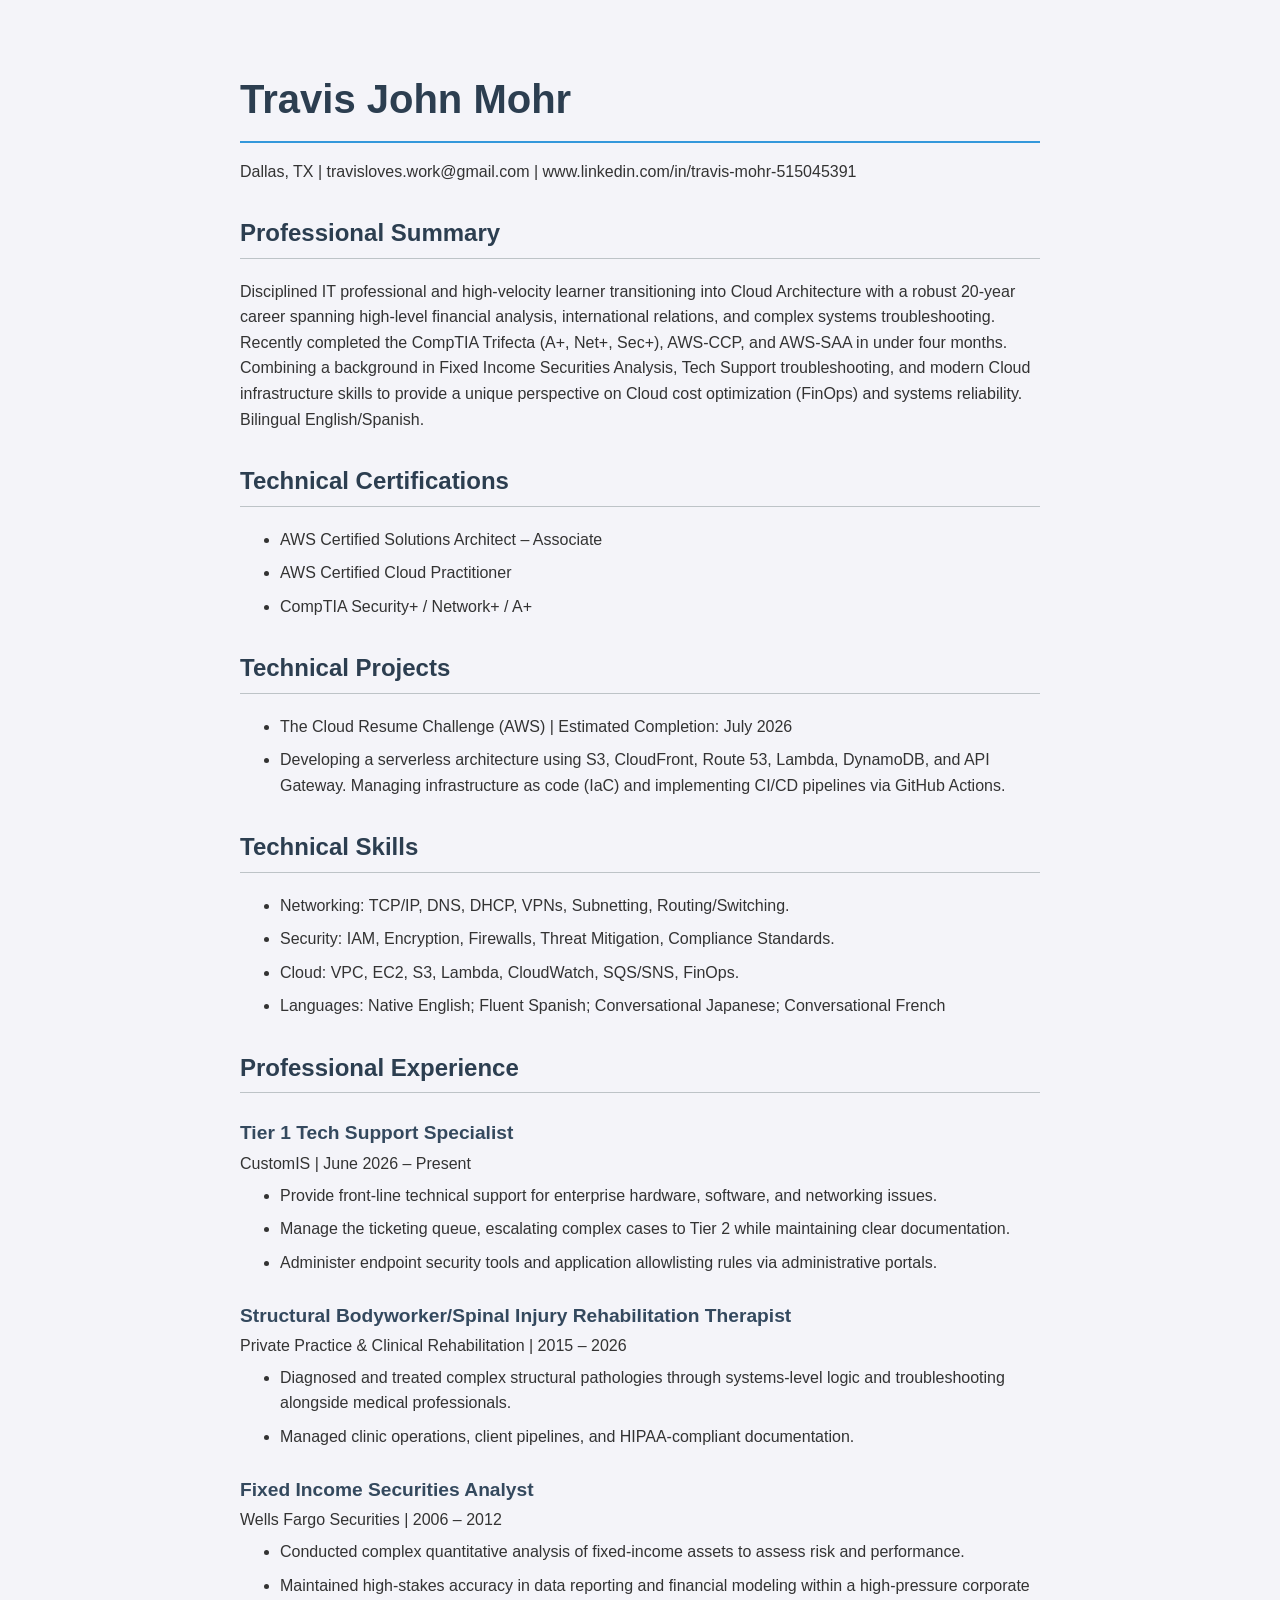
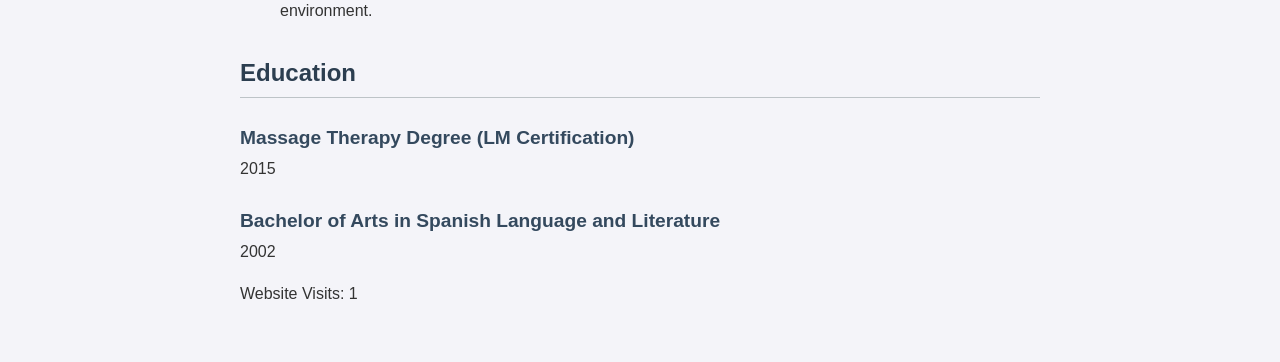
==== website/index.html @ db1edccc "Initialize frontend repository with deployment pipeline" ====
<!DOCTYPE html>
<html lang="en">
<head>
    <meta charset="UTF-8">
    <meta name="viewport" content="width=device-width, initial-scale=1.0">
    <title>Travis John Mohr -- Resume</title>
    <link rel="stylesheet" href="style.css">
</head>
<body>

    <!-- EVERYTHING YOU WANT PEOPLE TO SEE GOES HERE -->
    <h1>Travis John Mohr</h1>
    <p>Dallas, TX | travisloves.work@gmail.com | www.linkedin.com/in/travis-mohr-515045391 </p>

    <h2>Professional Summary</h2>
    <p>Disciplined IT professional and high-velocity learner transitioning into Cloud Architecture with a robust 20-year career spanning high-level financial analysis, international relations, and complex systems troubleshooting. Recently completed the CompTIA Trifecta (A+, Net+, Sec+), AWS-CCP, and AWS-SAA  in under four months. Combining a background in Fixed Income Securities Analysis, Tech Support troubleshooting, and modern Cloud infrastructure skills to provide a unique perspective on Cloud cost optimization (FinOps) and systems reliability. Bilingual English/Spanish.</p>

    <h2>Technical Certifications</h2>
    <ul>
        <li>AWS Certified Solutions Architect – Associate</li>
        <li>AWS Certified Cloud Practitioner</li>
        <li>CompTIA Security+ / Network+ / A+</li>
    </ul>
    <h2>Technical Projects</h2>
    <ul>    
        <li>The Cloud Resume Challenge (AWS) | Estimated Completion: July 2026</li>
        <li>Developing a serverless architecture using S3, CloudFront, Route 53, Lambda, DynamoDB, and API Gateway.
Managing infrastructure as code (IaC) and implementing CI/CD pipelines via GitHub Actions.
        </li>
    </ul>
     <h2>Technical Skills</h2>
    <ul>
        <li>Networking: TCP/IP, DNS, DHCP, VPNs, Subnetting, Routing/Switching.</li>
        <li>Security: IAM, Encryption, Firewalls, Threat Mitigation, Compliance Standards.</li>  
        <li>Cloud: VPC, EC2, S3, Lambda, CloudWatch, SQS/SNS, FinOps.</li>
        <li>Languages: Native English; Fluent Spanish; Conversational Japanese; Conversational French</li>
    </ul>

    <h2>Professional Experience</h2>
    <h3>Tier 1 Tech Support Specialist</h3>
    <p>CustomIS | June 2026 – Present</p>
    <ul>
        <li>Provide front-line technical support for enterprise hardware, software, and networking issues.</li>
        <li>Manage the ticketing queue, escalating complex cases to Tier 2 while maintaining clear documentation.</li>
        <li>Administer endpoint security tools and application allowlisting rules via administrative portals.</li>
    </ul>
    <h3>Structural Bodyworker/Spinal Injury Rehabilitation Therapist</h3>
    <p>Private Practice & Clinical Rehabilitation | 2015 – 2026</p>
    <ul>
        <li>Diagnosed and treated complex structural pathologies through systems-level logic and troubleshooting alongside medical professionals.</li>
        <li>Managed clinic operations, client pipelines, and HIPAA-compliant documentation.</li>
    </ul>
     <h3>Fixed Income Securities Analyst</h3>
    <p>Wells Fargo Securities | 2006 – 2012</p>
    <ul>
        <li>Conducted complex quantitative analysis of fixed-income assets to assess risk and performance.</li>
        <li>Maintained high-stakes accuracy in data reporting and financial modeling within a high-pressure corporate environment.</li>
    </ul>
        <h2>Education</h2>
     <h3>Massage Therapy Degree (LM Certification)</h3>
     <p>2015</p>
     <h3>Bachelor of Arts in Spanish Language and Literature</h3>
     <p>2002</p>
     <p class="visitor-count">Website Visits: <span id="counter">Loading...</span></p>
<script>
    const functionUrl = "https://hxjf2b65dnkgzsj6jf4gbhni440phbit.lambda-url.us-east-1.on.aws/";

    fetch(functionUrl)
        .then(response => response.json())
        .then(data => {
            document.getElementById("counter").innerText = data.views;
        })
        .catch(error => {
            console.error("Error fetching visitor count:", error);
            document.getElementById("counter").innerText = "1";
        });
</script>
</body>

</html>
---- website/style.css ----
/* This targets the entire background and default text */
body {
    font-family: 'Helvetica Neue', Helvetica, Arial, sans-serif;
    line-height: 1.6;
    color: #333333;
    background-color: #f4f4f9;
    max-width: 800px;
    margin: 0 auto;
    padding: 40px;
}

/* This styles your main Name at the top */
h1 {
    font-size: 2.5em;
    color: #2c3e50;
    border-bottom: 2px solid #3498db;
    padding-bottom: 10px;
    margin-bottom: 10px;
}

/* This styles your section headers (Experience, Skills, etc.) */
h2 {
    font-size: 1.5em;
    color: #2c3e50;
    margin-top: 30px;
    border-bottom: 1px solid #bdc3c7;
    padding-bottom: 5px;
}

/* This styles your job titles */
h3 {
    font-size: 1.2em;
    color: #34495e;
    margin-top: 25px;
    margin-bottom: 2px;
}

h3 + p {
    margin-top: 0px;     
    margin-bottom: 6px;
} /* <--- THIS CLOSING BRACKET WAS MISSING */

/* This cleans up the bullet points */
ul {
    margin-top: 0px;
    margin-bottom: 15px;
}

li {
    margin-bottom: 8px;
}
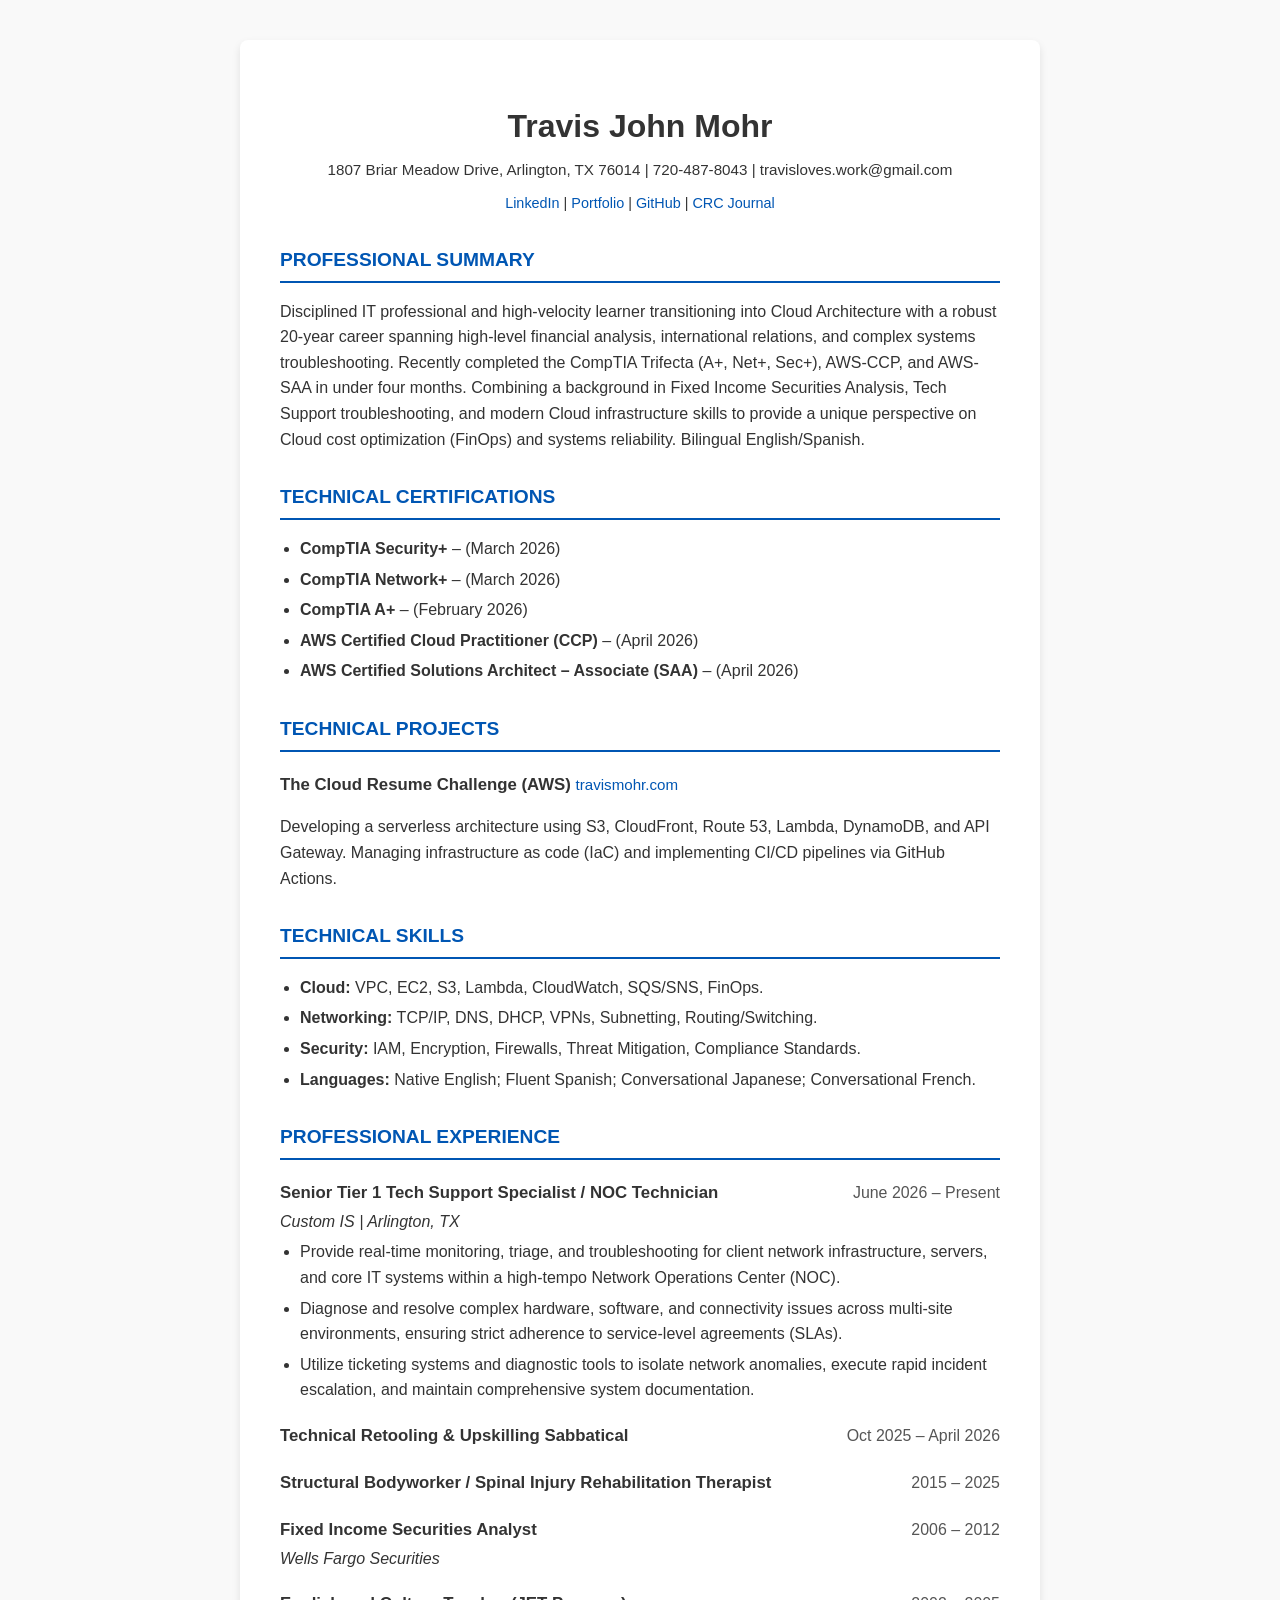
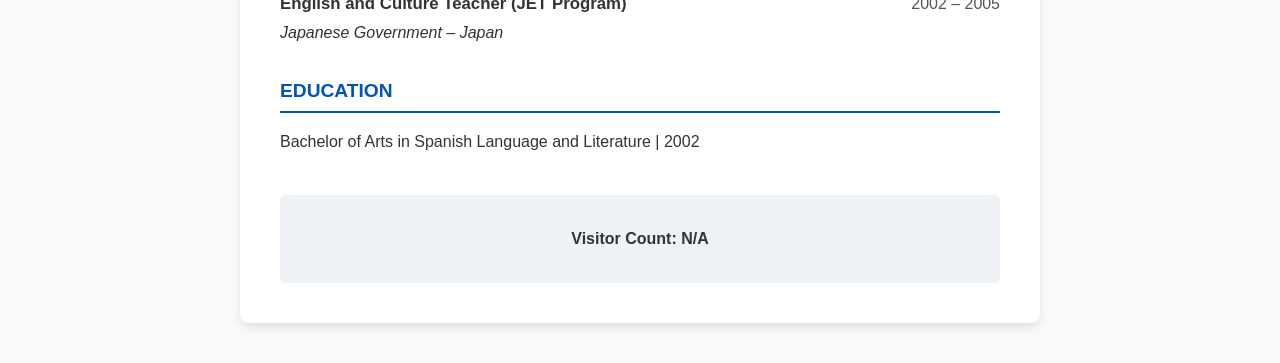
==== commit e2698a61: "Update resume index.html and style.css with latest version" ====
--- a/website/index.html
+++ b/website/index.html
@@ -3,78 +3,84 @@
 <head>
     <meta charset="UTF-8">
     <meta name="viewport" content="width=device-width, initial-scale=1.0">
-    <title>Travis John Mohr -- Resume</title>
+    <title>Travis John Mohr - Cloud Resume</title>
     <link rel="stylesheet" href="style.css">
 </head>
 <body>
+    <div class="container">
+        <h1>Travis John Mohr</h1>
+        <div class="contact-info">
+            1807 Briar Meadow Drive, Arlington, TX 76014 | 720-487-8043 | travisloves.work@gmail.com
+        </div>
+        <div class="links">
+            <a href="https://www.linkedin.com/in/travis-mohr-515045391" target="_blank">LinkedIn</a> | 
+            <a href="https://travismohr.com" target="_blank">Portfolio</a> | 
+            <a href="https://github.com/travisloveswork-dot" target="_blank">GitHub</a> | 
+            <a href="https://dev.to/travis_c61e9296f9ffc32970/my-crc-journal-an-aws-crc-cloud-journey-34n2" target="_blank">CRC Journal</a>
+        </div>
 
-    <!-- EVERYTHING YOU WANT PEOPLE TO SEE GOES HERE -->
-    <h1>Travis John Mohr</h1>
-    <p>Dallas, TX | travisloves.work@gmail.com | www.linkedin.com/in/travis-mohr-515045391 </p>
+        <h2>Professional Summary</h2>
+        <p>Disciplined IT professional and high-velocity learner transitioning into Cloud Architecture with a robust 20-year career spanning high-level financial analysis, international relations, and complex systems troubleshooting. Recently completed the CompTIA Trifecta (A+, Net+, Sec+), AWS-CCP, and AWS-SAA in under four months. Combining a background in Fixed Income Securities Analysis, Tech Support troubleshooting, and modern Cloud infrastructure skills to provide a unique perspective on Cloud cost optimization (FinOps) and systems reliability. Bilingual English/Spanish.</p>
 
-    <h2>Professional Summary</h2>
-    <p>Disciplined IT professional and high-velocity learner transitioning into Cloud Architecture with a robust 20-year career spanning high-level financial analysis, international relations, and complex systems troubleshooting. Recently completed the CompTIA Trifecta (A+, Net+, Sec+), AWS-CCP, and AWS-SAA  in under four months. Combining a background in Fixed Income Securities Analysis, Tech Support troubleshooting, and modern Cloud infrastructure skills to provide a unique perspective on Cloud cost optimization (FinOps) and systems reliability. Bilingual English/Spanish.</p>
+        <h2>Technical Certifications</h2>
+        <ul>
+            <li><strong>CompTIA Security+</strong> – (March 2026)</li>
+            <li><strong>CompTIA Network+</strong> – (March 2026)</li>
+            <li><strong>CompTIA A+</strong> – (February 2026)</li>
+            <li><strong>AWS Certified Cloud Practitioner (CCP)</strong> – (April 2026)</li>
+            <li><strong>AWS Certified Solutions Architect – Associate (SAA)</strong> – (April 2026)</li>
+        </ul>
 
-    <h2>Technical Certifications</h2>
-    <ul>
-        <li>AWS Certified Solutions Architect – Associate</li>
-        <li>AWS Certified Cloud Practitioner</li>
-        <li>CompTIA Security+ / Network+ / A+</li>
-    </ul>
-    <h2>Technical Projects</h2>
-    <ul>    
-        <li>The Cloud Resume Challenge (AWS) | Estimated Completion: July 2026</li>
-        <li>Developing a serverless architecture using S3, CloudFront, Route 53, Lambda, DynamoDB, and API Gateway.
-Managing infrastructure as code (IaC) and implementing CI/CD pipelines via GitHub Actions.
-        </li>
-    </ul>
-     <h2>Technical Skills</h2>
-    <ul>
-        <li>Networking: TCP/IP, DNS, DHCP, VPNs, Subnetting, Routing/Switching.</li>
-        <li>Security: IAM, Encryption, Firewalls, Threat Mitigation, Compliance Standards.</li>  
-        <li>Cloud: VPC, EC2, S3, Lambda, CloudWatch, SQS/SNS, FinOps.</li>
-        <li>Languages: Native English; Fluent Spanish; Conversational Japanese; Conversational French</li>
-    </ul>
+        <h2>Technical Projects</h2>
+        <h3>The Cloud Resume Challenge (AWS) <span style="font-weight: normal; font-size: 0.9em;"><a href="https://travismohr.com" target="_blank">travismohr.com</a></span></h3>
+        <p>Developing a serverless architecture using S3, CloudFront, Route 53, Lambda, DynamoDB, and API Gateway. Managing infrastructure as code (IaC) and implementing CI/CD pipelines via GitHub Actions.</p>
 
-    <h2>Professional Experience</h2>
-    <h3>Tier 1 Tech Support Specialist</h3>
-    <p>CustomIS | June 2026 – Present</p>
-    <ul>
-        <li>Provide front-line technical support for enterprise hardware, software, and networking issues.</li>
-        <li>Manage the ticketing queue, escalating complex cases to Tier 2 while maintaining clear documentation.</li>
-        <li>Administer endpoint security tools and application allowlisting rules via administrative portals.</li>
-    </ul>
-    <h3>Structural Bodyworker/Spinal Injury Rehabilitation Therapist</h3>
-    <p>Private Practice & Clinical Rehabilitation | 2015 – 2026</p>
-    <ul>
-        <li>Diagnosed and treated complex structural pathologies through systems-level logic and troubleshooting alongside medical professionals.</li>
-        <li>Managed clinic operations, client pipelines, and HIPAA-compliant documentation.</li>
-    </ul>
-     <h3>Fixed Income Securities Analyst</h3>
-    <p>Wells Fargo Securities | 2006 – 2012</p>
-    <ul>
-        <li>Conducted complex quantitative analysis of fixed-income assets to assess risk and performance.</li>
-        <li>Maintained high-stakes accuracy in data reporting and financial modeling within a high-pressure corporate environment.</li>
-    </ul>
+        <h2>Technical Skills</h2>
+        <ul>
+            <li><strong>Cloud:</strong> VPC, EC2, S3, Lambda, CloudWatch, SQS/SNS, FinOps.</li>
+            <li><strong>Networking:</strong> TCP/IP, DNS, DHCP, VPNs, Subnetting, Routing/Switching.</li>
+            <li><strong>Security:</strong> IAM, Encryption, Firewalls, Threat Mitigation, Compliance Standards.</li>
+            <li><strong>Languages:</strong> Native English; Fluent Spanish; Conversational Japanese; Conversational French.</li>
+        </ul>
+
+        <h2>Professional Experience</h2>
+        
+        <h3>Senior Tier 1 Tech Support Specialist / NOC Technician <span class="date-location">June 2026 – Present</span></h3>
+        <p style="margin: 2px 0 5px 0;"><em>Custom IS | Arlington, TX</em></p>
+        <ul>
+            <li>Provide real-time monitoring, triage, and troubleshooting for client network infrastructure, servers, and core IT systems within a high-tempo Network Operations Center (NOC).</li>
+            <li>Diagnose and resolve complex hardware, software, and connectivity issues across multi-site environments, ensuring strict adherence to service-level agreements (SLAs).</li>
+            <li>Utilize ticketing systems and diagnostic tools to isolate network anomalies, execute rapid incident escalation, and maintain comprehensive system documentation.</li>
+        </ul>
+
+        <h3>Technical Retooling & Upskilling Sabbatical <span class="date-location">Oct 2025 – April 2026</span></h3>
+        
+        <h3>Structural Bodyworker / Spinal Injury Rehabilitation Therapist <span class="date-location">2015 – 2025</span></h3>
+        
+        <h3>Fixed Income Securities Analyst <span class="date-location">2006 – 2012</span></h3>
+        <p style="margin: 2px 0 10px 0;"><em>Wells Fargo Securities</em></p>
+        
+        <h3>English and Culture Teacher (JET Program) <span class="date-location">2002 – 2005</span></h3>
+        <p style="margin: 2px 0 10px 0;"><em>Japanese Government – Japan</em></p>
+
         <h2>Education</h2>
-     <h3>Massage Therapy Degree (LM Certification)</h3>
-     <p>2015</p>
-     <h3>Bachelor of Arts in Spanish Language and Literature</h3>
-     <p>2002</p>
-     <p class="visitor-count">Website Visits: <span id="counter">Loading...</span></p>
-<script>
-    const functionUrl = "https://hxjf2b65dnkgzsj6jf4gbhni440phbit.lambda-url.us-east-1.on.aws/";
+        <p>Bachelor of Arts in Spanish Language and Literature | 2002</p>
 
-    fetch(functionUrl)
-        .then(response => response.json())
-        .then(data => {
-            document.getElementById("counter").innerText = data.views;
-        })
-        .catch(error => {
-            console.error("Error fetching visitor count:", error);
-            document.getElementById("counter").innerText = "1";
-        });
-</script>
+        <div class="counter-section">
+            <p>Visitor Count: <span id="visitor-count">...</span></p>
+        </div>
+    </div>
+
+    <script>
+        fetch('YOUR_API_GATEWAY_URL_HERE')
+            .then(response => response.json())
+            .then(data => {
+                document.getElementById('visitor-count').innerText = data.views || data;
+            })
+            .catch(error => {
+                console.error('Error fetching visitor count:', error);
+                document.getElementById('visitor-count').innerText = 'N/A';
+            });
+    </script>
 </body>
-
-</html> +</html>
--- a/website/style.css
+++ b/website/style.css
@@ -1,51 +1,89 @@
-/* This targets the entire background and default text */
 body {
-    font-family: 'Helvetica Neue', Helvetica, Arial, sans-serif;
+    font-family: Arial, sans-serif;
     line-height: 1.6;
-    color: #333333;
-    background-color: #f4f4f9;
+    color: #333;
     max-width: 800px;
-    margin: 0 auto;
-    padding: 40px;
+    margin: 40px auto;
+    padding: 0 20px;
+    background-color: #f9f9f9;
 }
 
-/* This styles your main Name at the top */
+.container {
+    background: #fff;
+    padding: 40px;
+    border-radius: 8px;
+    box-shadow: 0 4px 8px rgba(0,0,0,0.1);
+}
+
 h1 {
-    font-size: 2.5em;
-    color: #2c3e50;
-    border-bottom: 2px solid #3498db;
-    padding-bottom: 10px;
+    text-align: center;
+    margin-bottom: 5px;
+}
+
+.contact-info {
+    text-align: center;
+    font-size: 0.95em;
     margin-bottom: 10px;
 }
 
-/* This styles your section headers (Experience, Skills, etc.) */
-h2 {
-    font-size: 1.5em;
-    color: #2c3e50;
-    margin-top: 30px;
-    border-bottom: 1px solid #bdc3c7;
-    padding-bottom: 5px;
+.links {
+    text-align: center;
+    font-size: 0.9em;
+    margin-bottom: 30px;
 }
 
-/* This styles your job titles */
-h3 {
+h2 {
+    border-bottom: 2px solid #0056b3;
+    padding-bottom: 5px;
+    margin-top: 30px;
+    color: #0056b3;
     font-size: 1.2em;
-    color: #34495e;
-    margin-top: 25px;
-    margin-bottom: 2px;
+    text-transform: uppercase;
 }
 
-h3 + p {
-    margin-top: 0px;     
-    margin-bottom: 6px;
-} /* <--- THIS CLOSING BRACKET WAS MISSING */
+h3 {
+    margin-bottom: 2px;
+    margin-top: 20px;
+    font-size: 1.05em;
+}
 
-/* This cleans up the bullet points */
+.date-location {
+    float: right;
+    font-weight: normal;
+    color: #555;
+    font-size: 0.95em;
+}
+
 ul {
-    margin-top: 0px;
-    margin-bottom: 15px;
+    margin-top: 5px;
+    padding-left: 20px;
 }
 
 li {
-    margin-bottom: 8px;
+    margin-bottom: 5px;
+}
+
+.counter-section {
+    text-align: center;
+    margin-top: 40px;
+    padding: 15px;
+    background: #eef2f7;
+    border-radius: 5px;
+    font-weight: bold;
+}
+
+a {
+    color: #0056b3;
+    text-decoration: none;
+}
+
+a:hover {
+    text-decoration: underline;
+}
+
+@media (max-width: 600px) {
+    .date-location {
+        float: none;
+        display: block;
+    }
 }
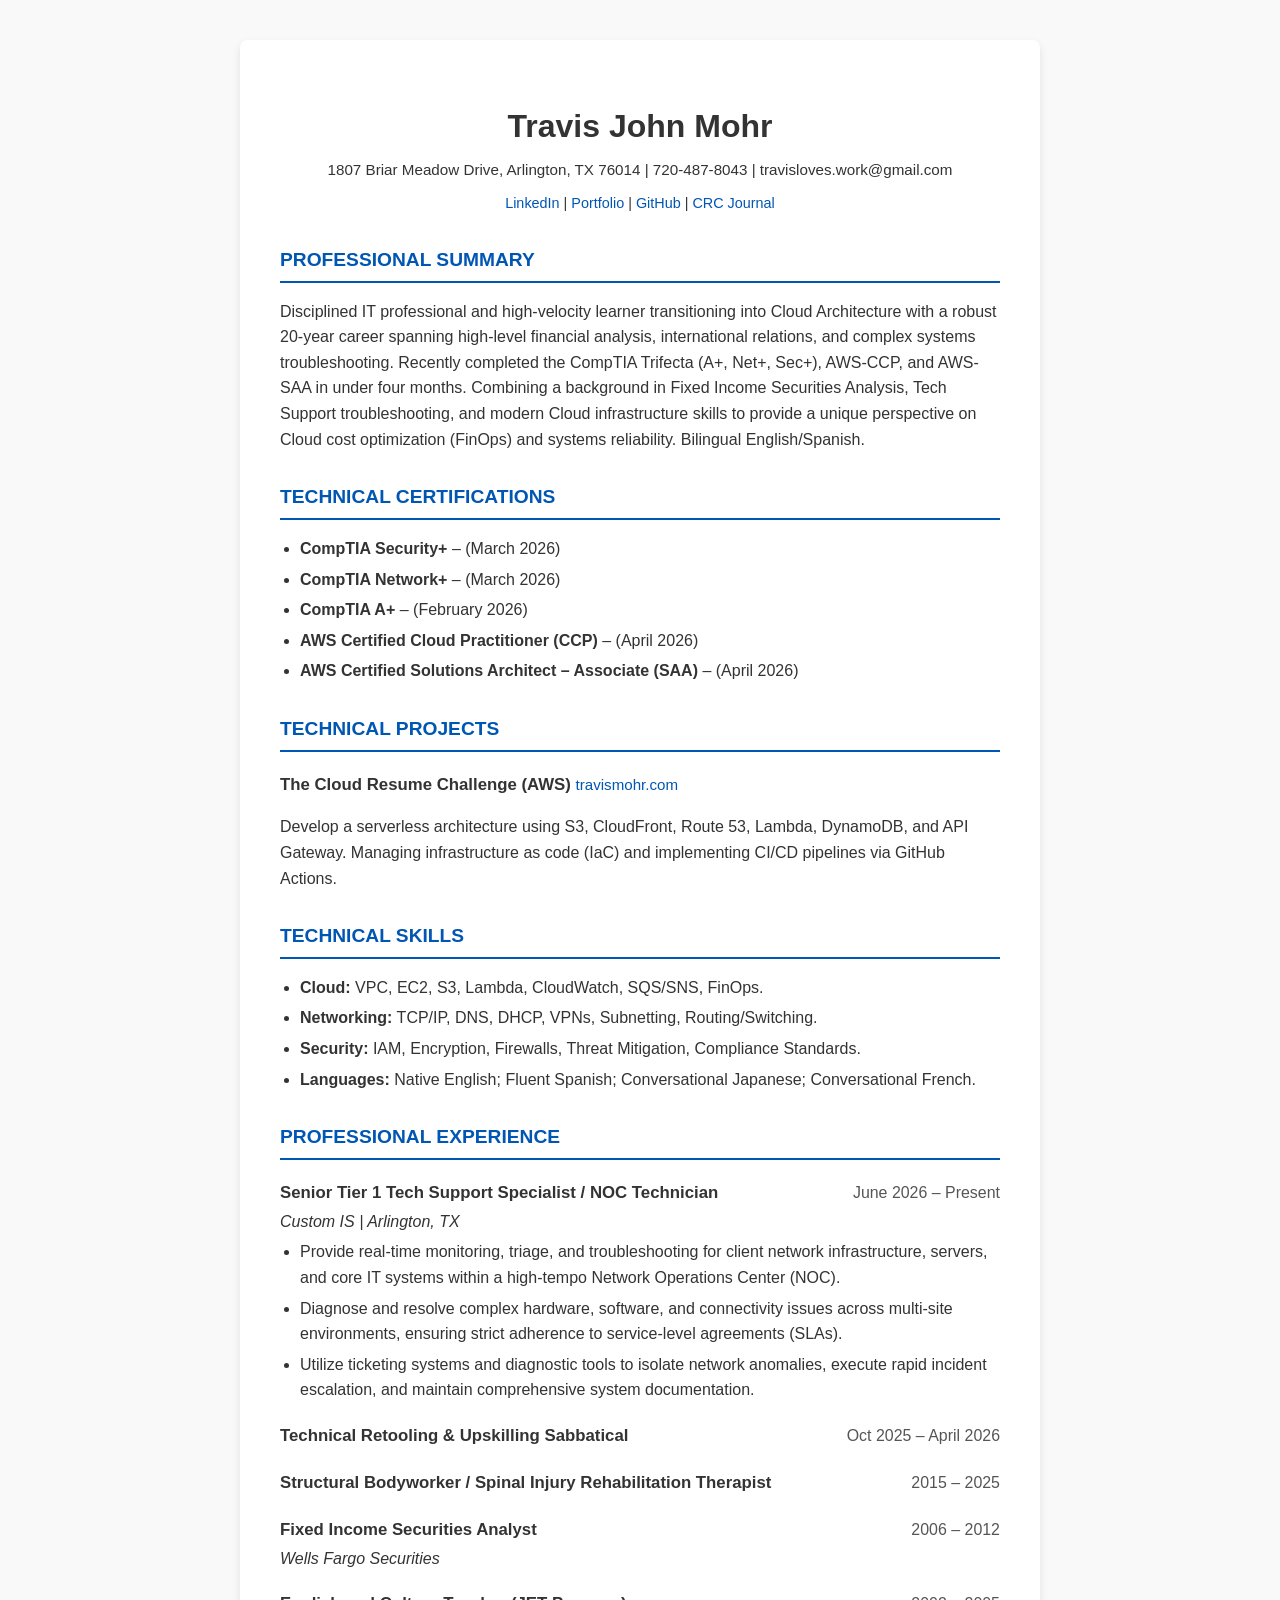
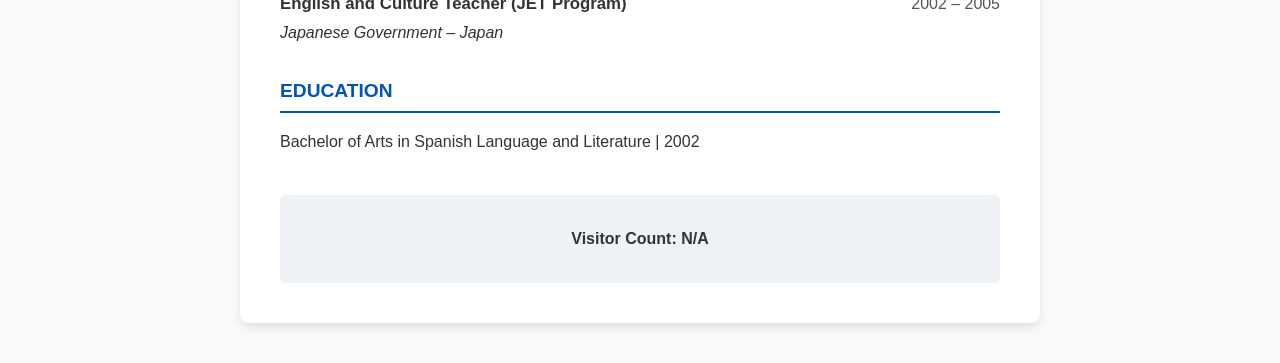
==== commit d6ac11e6: "Update resume with typo fix and functional URL visitor counter" ====
--- a/website/index.html
+++ b/website/index.html
@@ -33,7 +33,7 @@
 
         <h2>Technical Projects</h2>
         <h3>The Cloud Resume Challenge (AWS) <span style="font-weight: normal; font-size: 0.9em;"><a href="https://travismohr.com" target="_blank">travismohr.com</a></span></h3>
-        <p>Developing a serverless architecture using S3, CloudFront, Route 53, Lambda, DynamoDB, and API Gateway. Managing infrastructure as code (IaC) and implementing CI/CD pipelines via GitHub Actions.</p>
+        <p>Develop a serverless architecture using S3, CloudFront, Route 53, Lambda, DynamoDB, and API Gateway. Managing infrastructure as code (IaC) and implementing CI/CD pipelines via GitHub Actions.</p>
 
         <h2>Technical Skills</h2>
         <ul>
@@ -72,7 +72,8 @@
     </div>
 
     <script>
-        fetch('YOUR_API_GATEWAY_URL_HERE')
+        // Replace 'YOUR_FUNCTIONAL_URL_HERE' with your actual Lambda Function URL inside the quotes
+        fetch('YOUR_FUNCTIONAL_URL_HERE')
             .then(response => response.json())
             .then(data => {
                 document.getElementById('visitor-count').innerText = data.views || data;
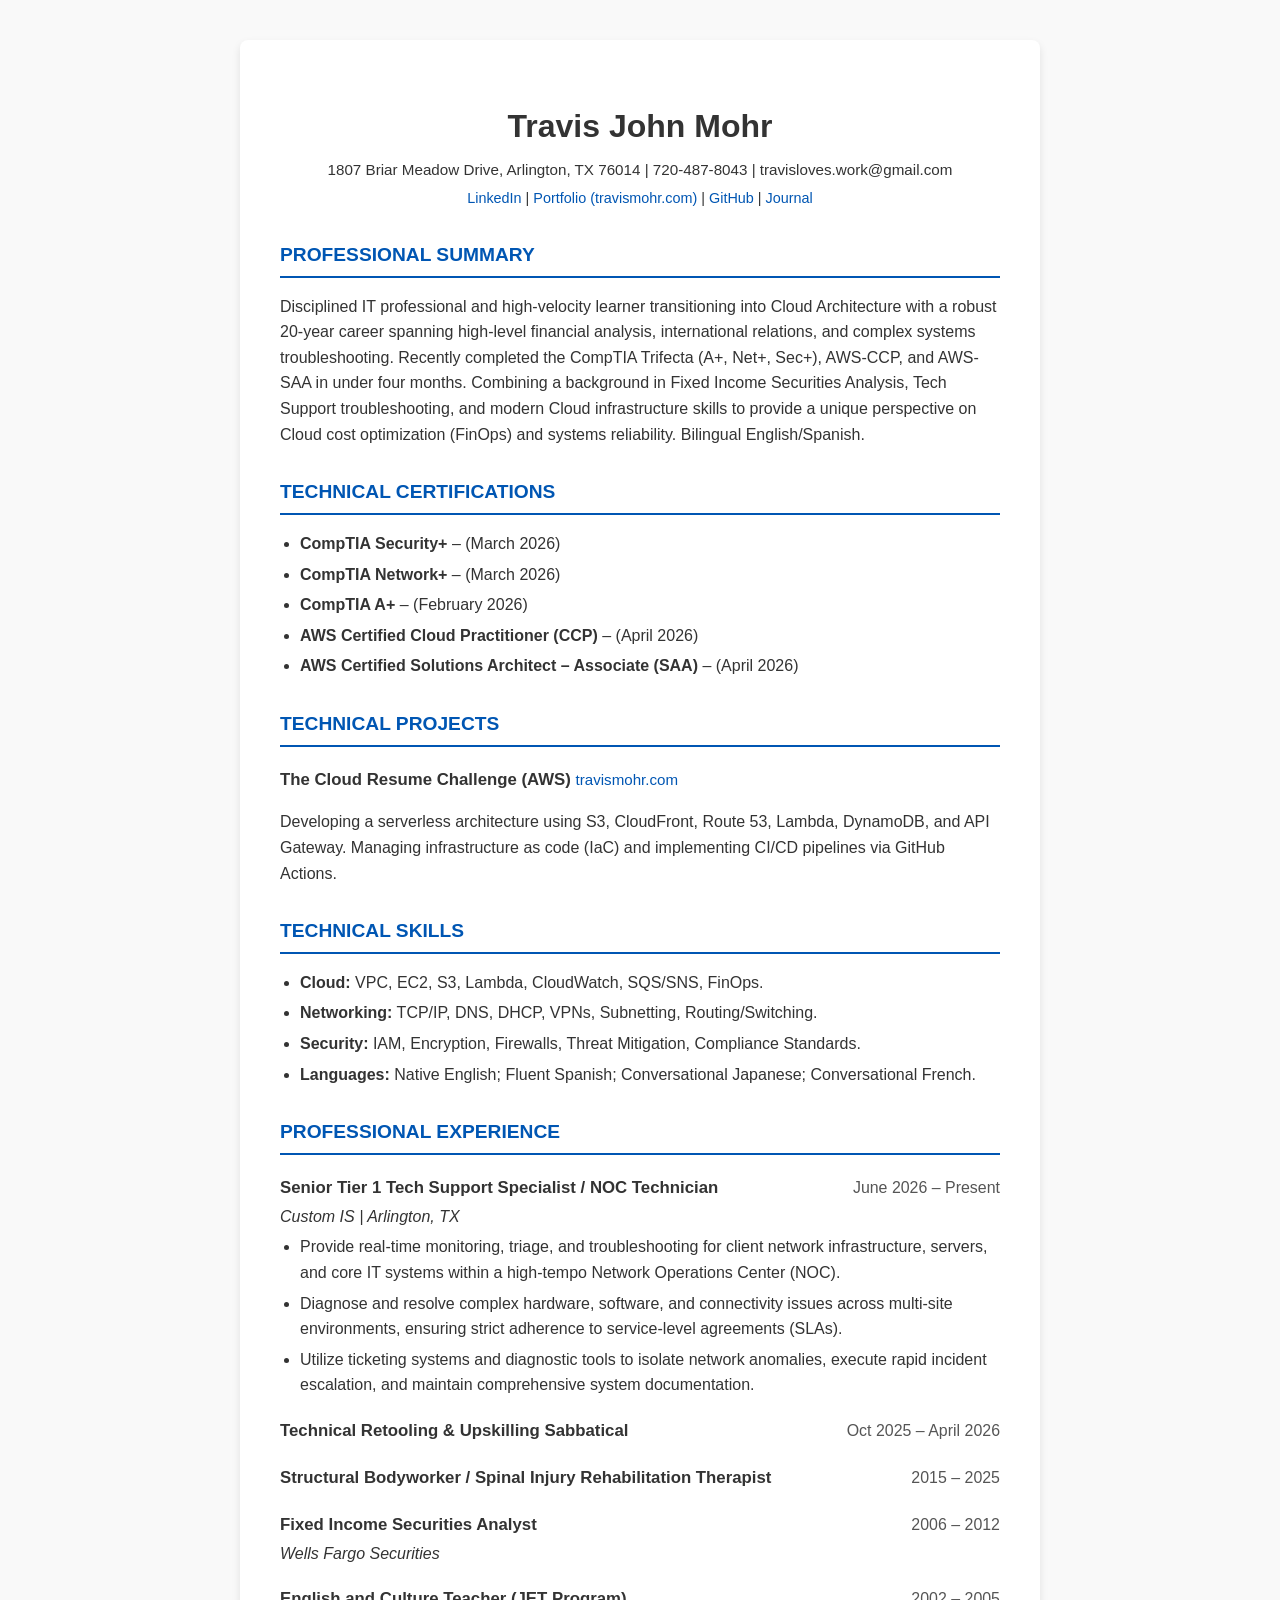
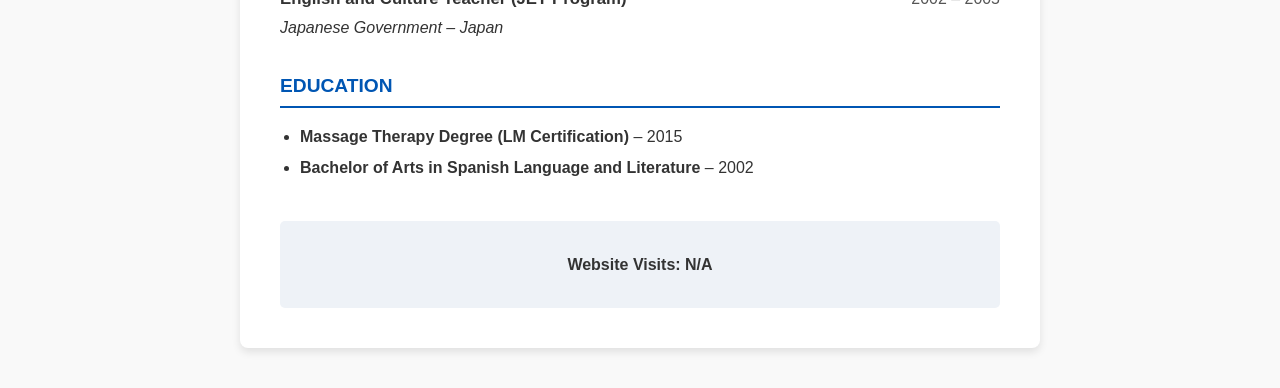
==== commit 5b583f37: "Restore full resume links, experience, and working counter" ====
--- a/website/index.html
+++ b/website/index.html
@@ -14,9 +14,9 @@
         </div>
         <div class="links">
             <a href="https://www.linkedin.com/in/travis-mohr-515045391" target="_blank">LinkedIn</a> | 
-            <a href="https://travismohr.com" target="_blank">Portfolio</a> | 
+            <a href="https://travismohr.com" target="_blank">Portfolio (travismohr.com)</a> | 
             <a href="https://github.com/travisloveswork-dot" target="_blank">GitHub</a> | 
-            <a href="https://dev.to/travis_c61e9296f9ffc32970/my-crc-journal-an-aws-crc-cloud-journey-34n2" target="_blank">CRC Journal</a>
+            <a href="https://dev.to/travis_c61e9296f9ffc32970/my-crc-journal-an-aws-crc-cloud-journey-34n2" target="_blank">Journal</a>
         </div>
 
         <h2>Professional Summary</h2>
@@ -33,7 +33,7 @@
 
         <h2>Technical Projects</h2>
         <h3>The Cloud Resume Challenge (AWS) <span style="font-weight: normal; font-size: 0.9em;"><a href="https://travismohr.com" target="_blank">travismohr.com</a></span></h3>
-        <p>Develop a serverless architecture using S3, CloudFront, Route 53, Lambda, DynamoDB, and API Gateway. Managing infrastructure as code (IaC) and implementing CI/CD pipelines via GitHub Actions.</p>
+        <p>Developing a serverless architecture using S3, CloudFront, Route 53, Lambda, DynamoDB, and API Gateway. Managing infrastructure as code (IaC) and implementing CI/CD pipelines via GitHub Actions.</p>
 
         <h2>Technical Skills</h2>
         <ul>
@@ -64,16 +64,19 @@
         <p style="margin: 2px 0 10px 0;"><em>Japanese Government – Japan</em></p>
 
         <h2>Education</h2>
-        <p>Bachelor of Arts in Spanish Language and Literature | 2002</p>
+        <ul>
+            <li><strong>Massage Therapy Degree (LM Certification)</strong> – 2015</li>
+            <li><strong>Bachelor of Arts in Spanish Language and Literature</strong> – 2002</li>
+        </ul>
 
         <div class="counter-section">
-            <p>Visitor Count: <span id="visitor-count">...</span></p>
+            <p>Website Visits: <span id="visitor-count">...</span></p>
         </div>
     </div>
 
     <script>
-        // Replace 'YOUR_FUNCTIONAL_URL_HERE' with your actual Lambda Function URL inside the quotes
-        fetch('YOUR_FUNCTIONAL_URL_HERE')
+        // Replace 'YOUR_FUNCTIONAL_URL_HERE' with your actual Lambda Function URL
+        fetch('https://hxjf2b65dnkgzsj6jf4gbhni440phbit.lambda-url.us-east-1.on.aws/')
             .then(response => response.json())
             .then(data => {
                 document.getElementById('visitor-count').innerText = data.views || data;
--- a/website/style.css
+++ b/website/style.css
@@ -23,7 +23,7 @@
 .contact-info {
     text-align: center;
     font-size: 0.95em;
-    margin-bottom: 10px;
+    margin-bottom: 5px;
 }
 
 .links {
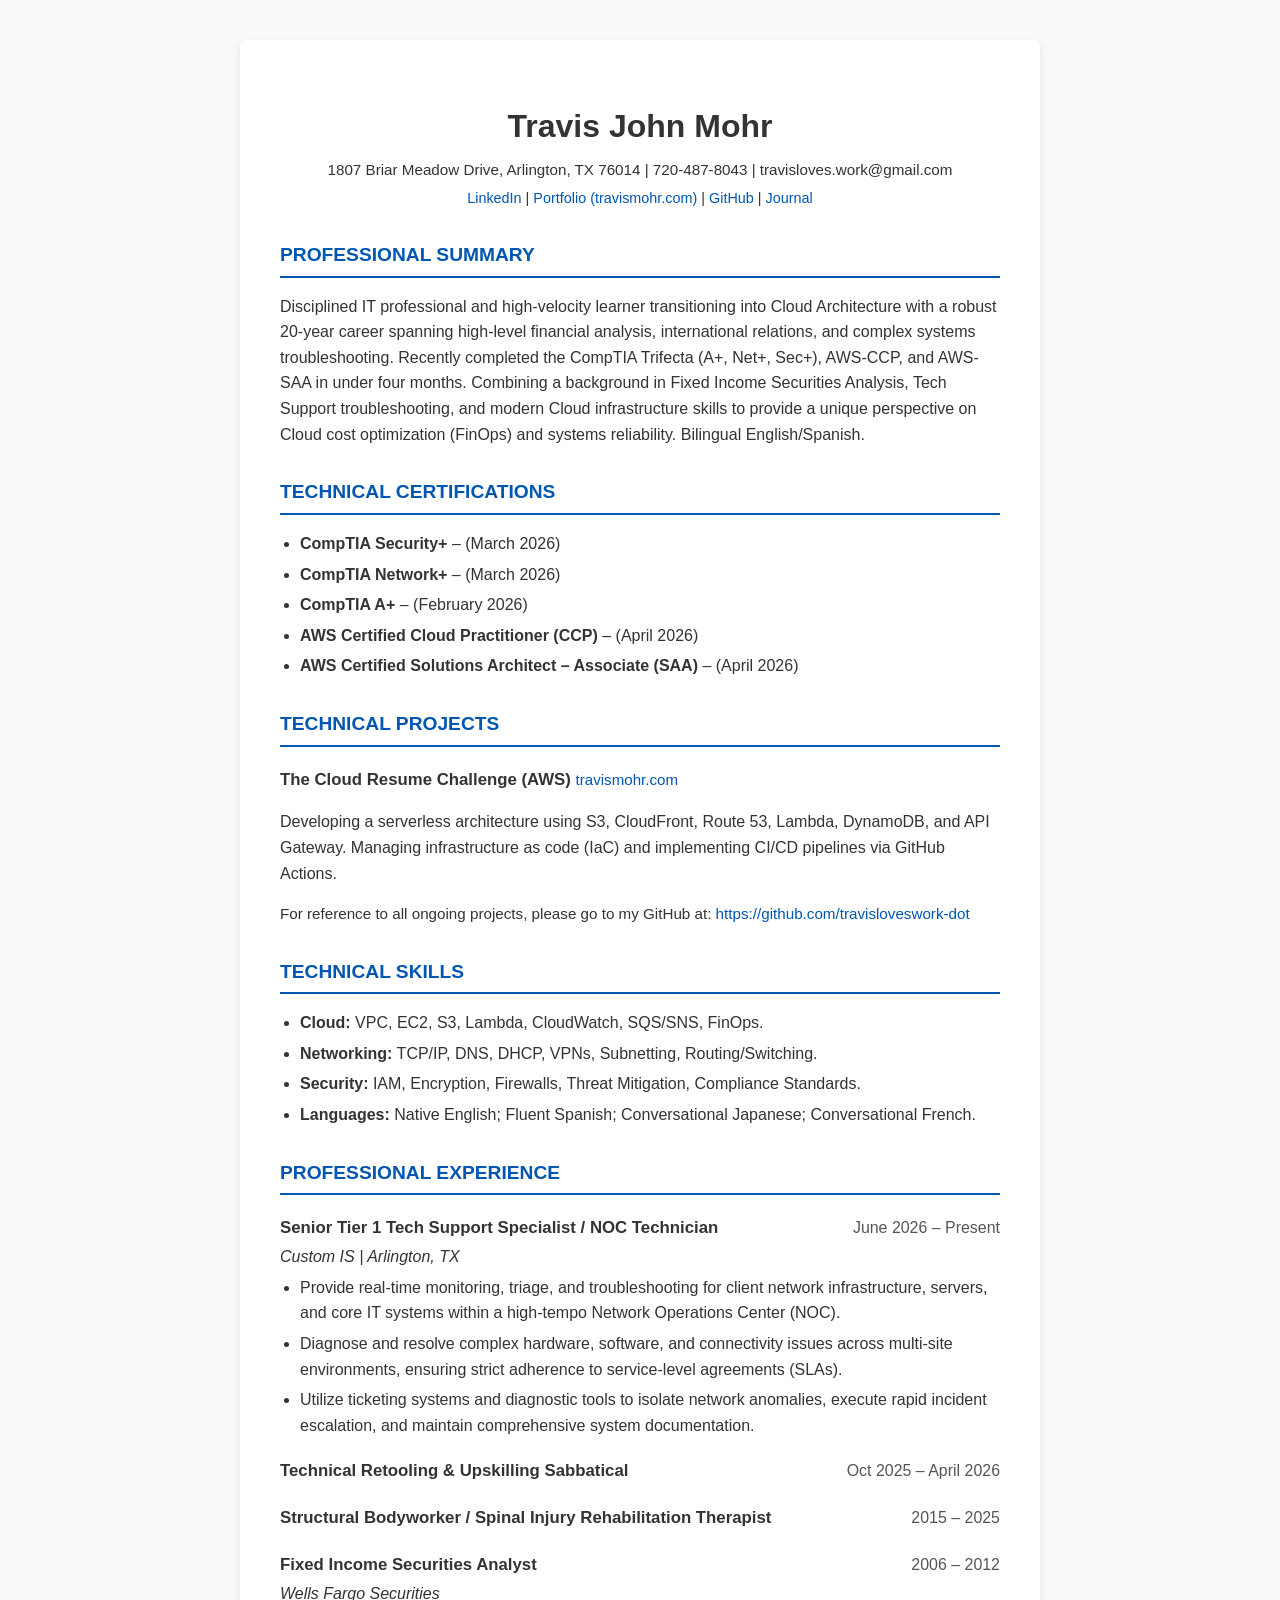
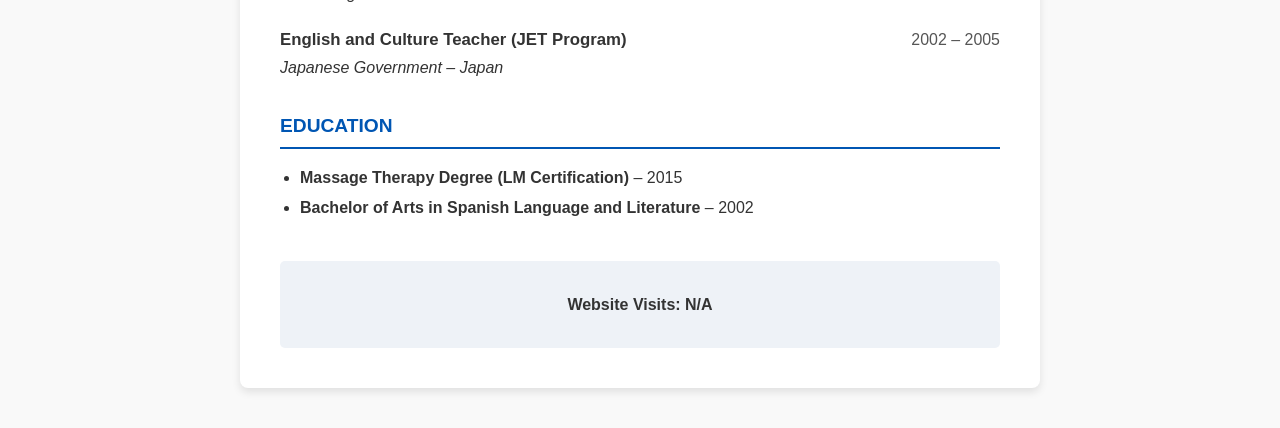
==== commit e7253008: "Add GitHub catch-all HTML block" ====
--- a/website/index.html
+++ b/website/index.html
@@ -34,6 +34,10 @@
         <h2>Technical Projects</h2>
         <h3>The Cloud Resume Challenge (AWS) <span style="font-weight: normal; font-size: 0.9em;"><a href="https://travismohr.com" target="_blank">travismohr.com</a></span></h3>
         <p>Developing a serverless architecture using S3, CloudFront, Route 53, Lambda, DynamoDB, and API Gateway. Managing infrastructure as code (IaC) and implementing CI/CD pipelines via GitHub Actions.</p>
+        
+        <div class="project-item github-catchall">
+            <p>For reference to all ongoing projects, please go to my GitHub at: <a href="https://github.com/travisloveswork-dot" target="_blank" rel="noopener noreferrer">https://github.com/travisloveswork-dot</a></p>
+        </div>
 
         <h2>Technical Skills</h2>
         <ul>
@@ -42,6 +46,7 @@
             <li><strong>Security:</strong> IAM, Encryption, Firewalls, Threat Mitigation, Compliance Standards.</li>
             <li><strong>Languages:</strong> Native English; Fluent Spanish; Conversational Japanese; Conversational French.</li>
         </ul>
+
 
         <h2>Professional Experience</h2>
         
--- a/website/style.css
+++ b/website/style.css
@@ -72,6 +72,12 @@
     font-weight: bold;
 }
 
+.github-catchall {
+    margin-top: 10px;
+    margin-bottom: 15px;
+    font-size: 0.95em;
+}
+
 a {
     color: #0056b3;
     text-decoration: none;
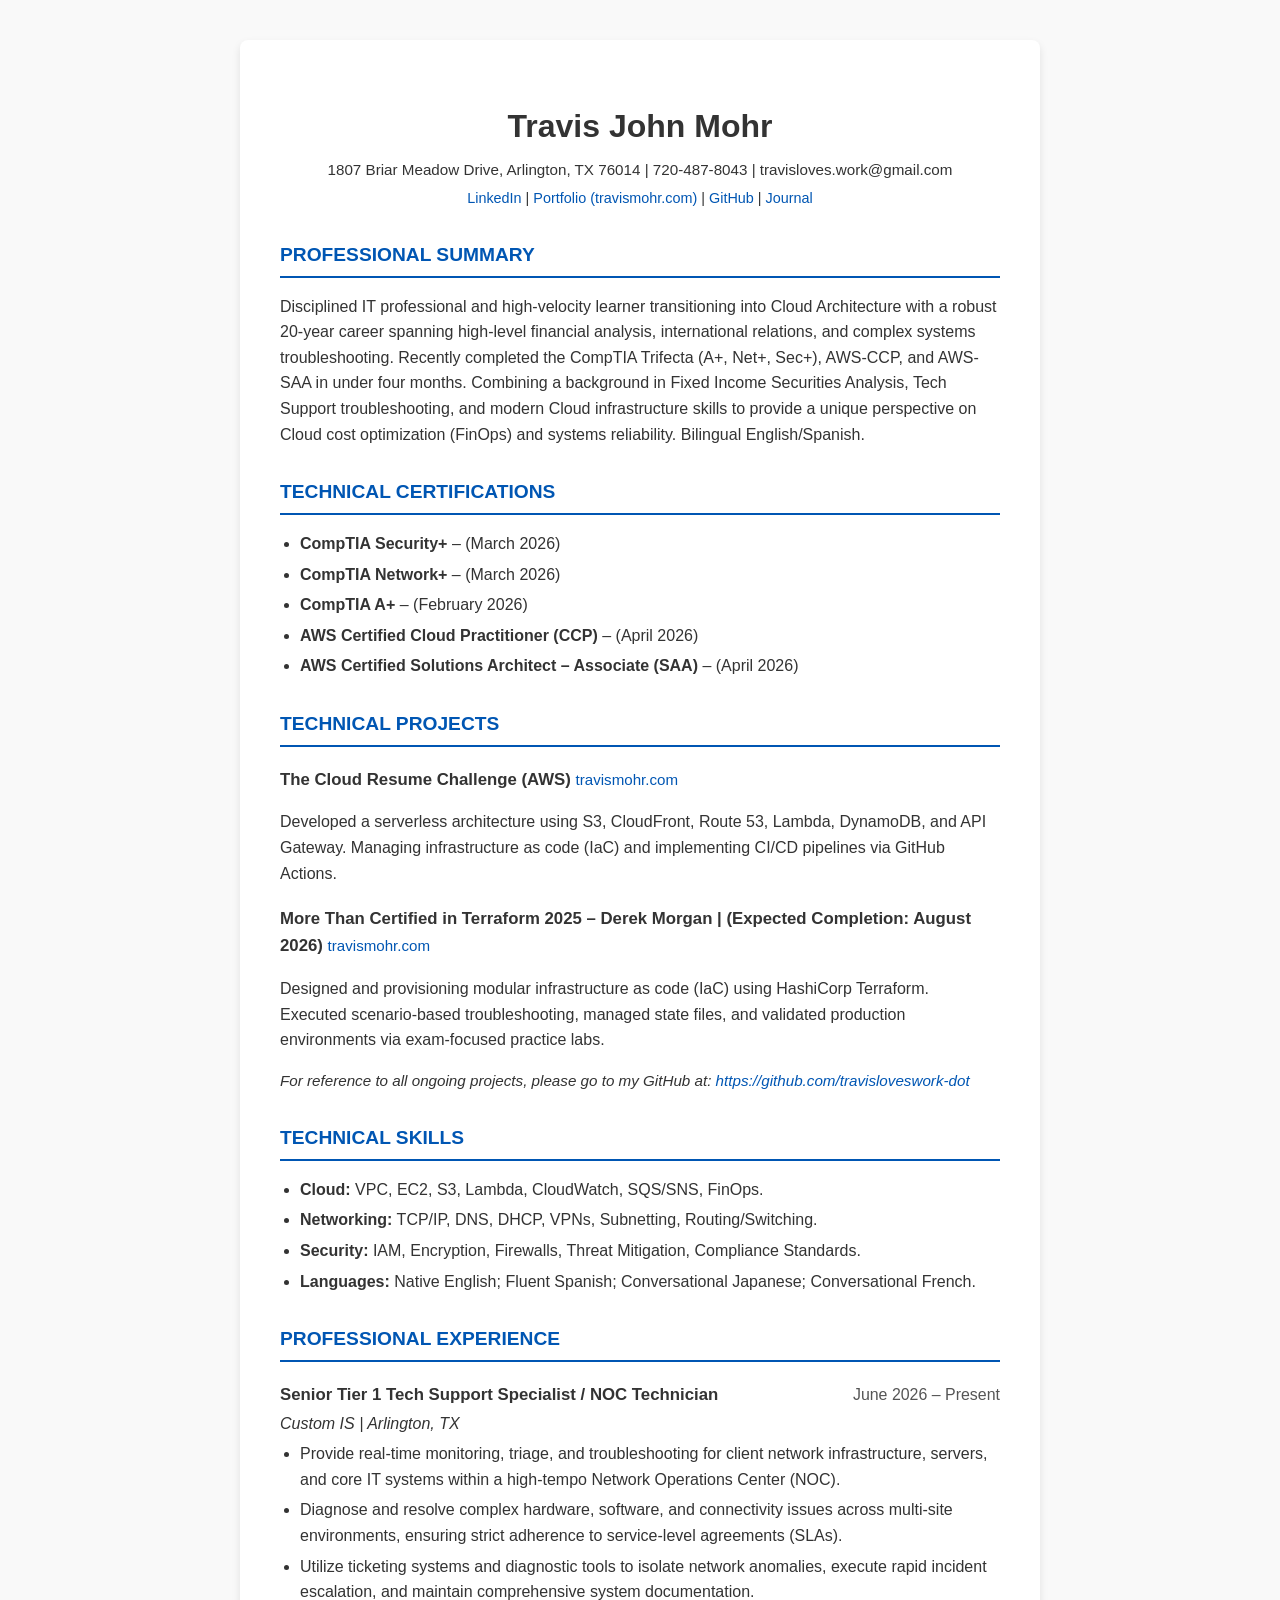
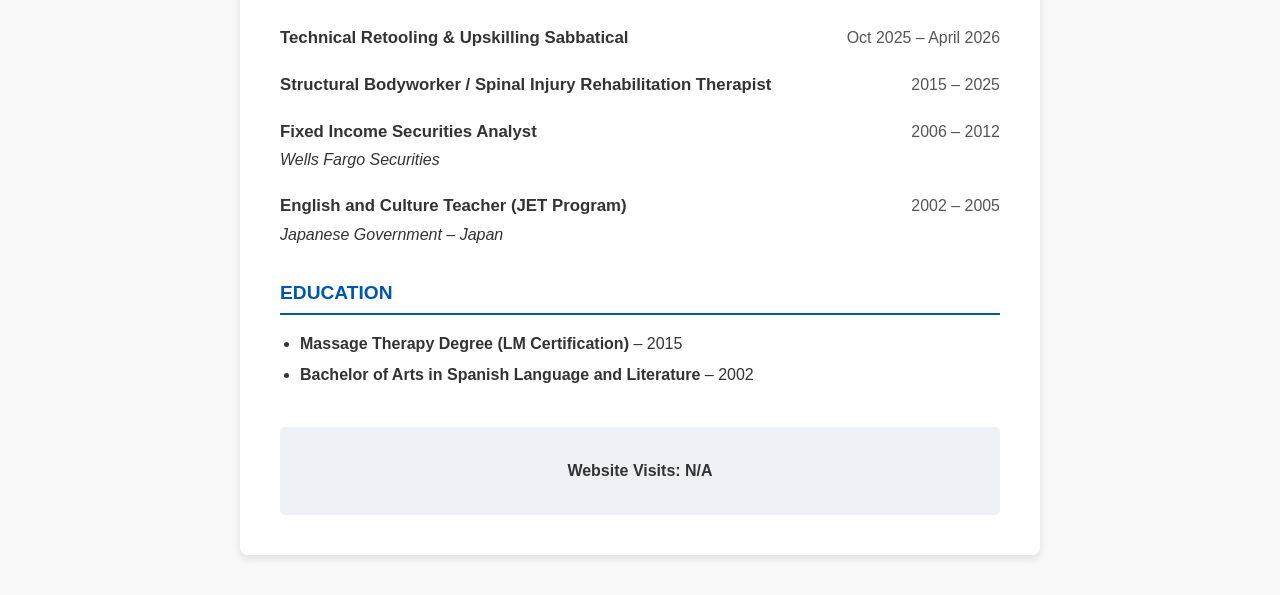
==== commit 212555a7: "Add Terraform course to Technical Projects section and update CSS" ====
--- a/website/index.html
+++ b/website/index.html
@@ -33,8 +33,11 @@
 
         <h2>Technical Projects</h2>
         <h3>The Cloud Resume Challenge (AWS) <span style="font-weight: normal; font-size: 0.9em;"><a href="https://travismohr.com" target="_blank">travismohr.com</a></span></h3>
-        <p>Developing a serverless architecture using S3, CloudFront, Route 53, Lambda, DynamoDB, and API Gateway. Managing infrastructure as code (IaC) and implementing CI/CD pipelines via GitHub Actions.</p>
+        <p>Developed a serverless architecture using S3, CloudFront, Route 53, Lambda, DynamoDB, and API Gateway. Managing infrastructure as code (IaC) and implementing CI/CD pipelines via GitHub Actions.</p>
         
+        <h3>More Than Certified in Terraform 2025 – Derek Morgan | (Expected Completion: August 2026) <span style="font-weight: normal; font-size: 0.9em;"><a href="https://travismohr.com" target="_blank">travismohr.com</a></span></h3>
+        <p>Designed and provisioning modular infrastructure as code (IaC) using HashiCorp Terraform. Executed scenario-based troubleshooting, managed state files, and validated production environments via exam-focused practice labs. </p>
+
         <div class="project-item github-catchall">
             <p>For reference to all ongoing projects, please go to my GitHub at: <a href="https://github.com/travisloveswork-dot" target="_blank" rel="noopener noreferrer">https://github.com/travisloveswork-dot</a></p>
         </div>
--- a/website/style.css
+++ b/website/style.css
@@ -47,6 +47,11 @@
     font-size: 1.05em;
 }
 
+/* Ensure project titles with long strings wrap nicely */
+h3 span {
+    display: inline-block;
+}
+
 .date-location {
     float: right;
     font-weight: normal;
@@ -63,6 +68,18 @@
     margin-bottom: 5px;
 }
 
+/* Project section styling */
+.project-item {
+    margin-bottom: 15px;
+}
+
+.github-catchall {
+    margin-top: 15px;
+    margin-bottom: 15px;
+    font-size: 0.95em;
+    font-style: italic;
+}
+
 .counter-section {
     text-align: center;
     margin-top: 40px;
@@ -70,12 +87,6 @@
     background: #eef2f7;
     border-radius: 5px;
     font-weight: bold;
-}
-
-.github-catchall {
-    margin-top: 10px;
-    margin-bottom: 15px;
-    font-size: 0.95em;
 }
 
 a {
@@ -87,9 +98,25 @@
     text-decoration: underline;
 }
 
+/* Mobile responsiveness adjustments */
 @media (max-width: 600px) {
+    body {
+        margin: 10px auto;
+        padding: 0 10px;
+    }
+
+    .container {
+        padding: 20px;
+    }
+
     .date-location {
         float: none;
         display: block;
+        margin-top: 2px;
+    }
+
+    h3 span {
+        display: block;
+        margin-top: 2px;
     }
 }
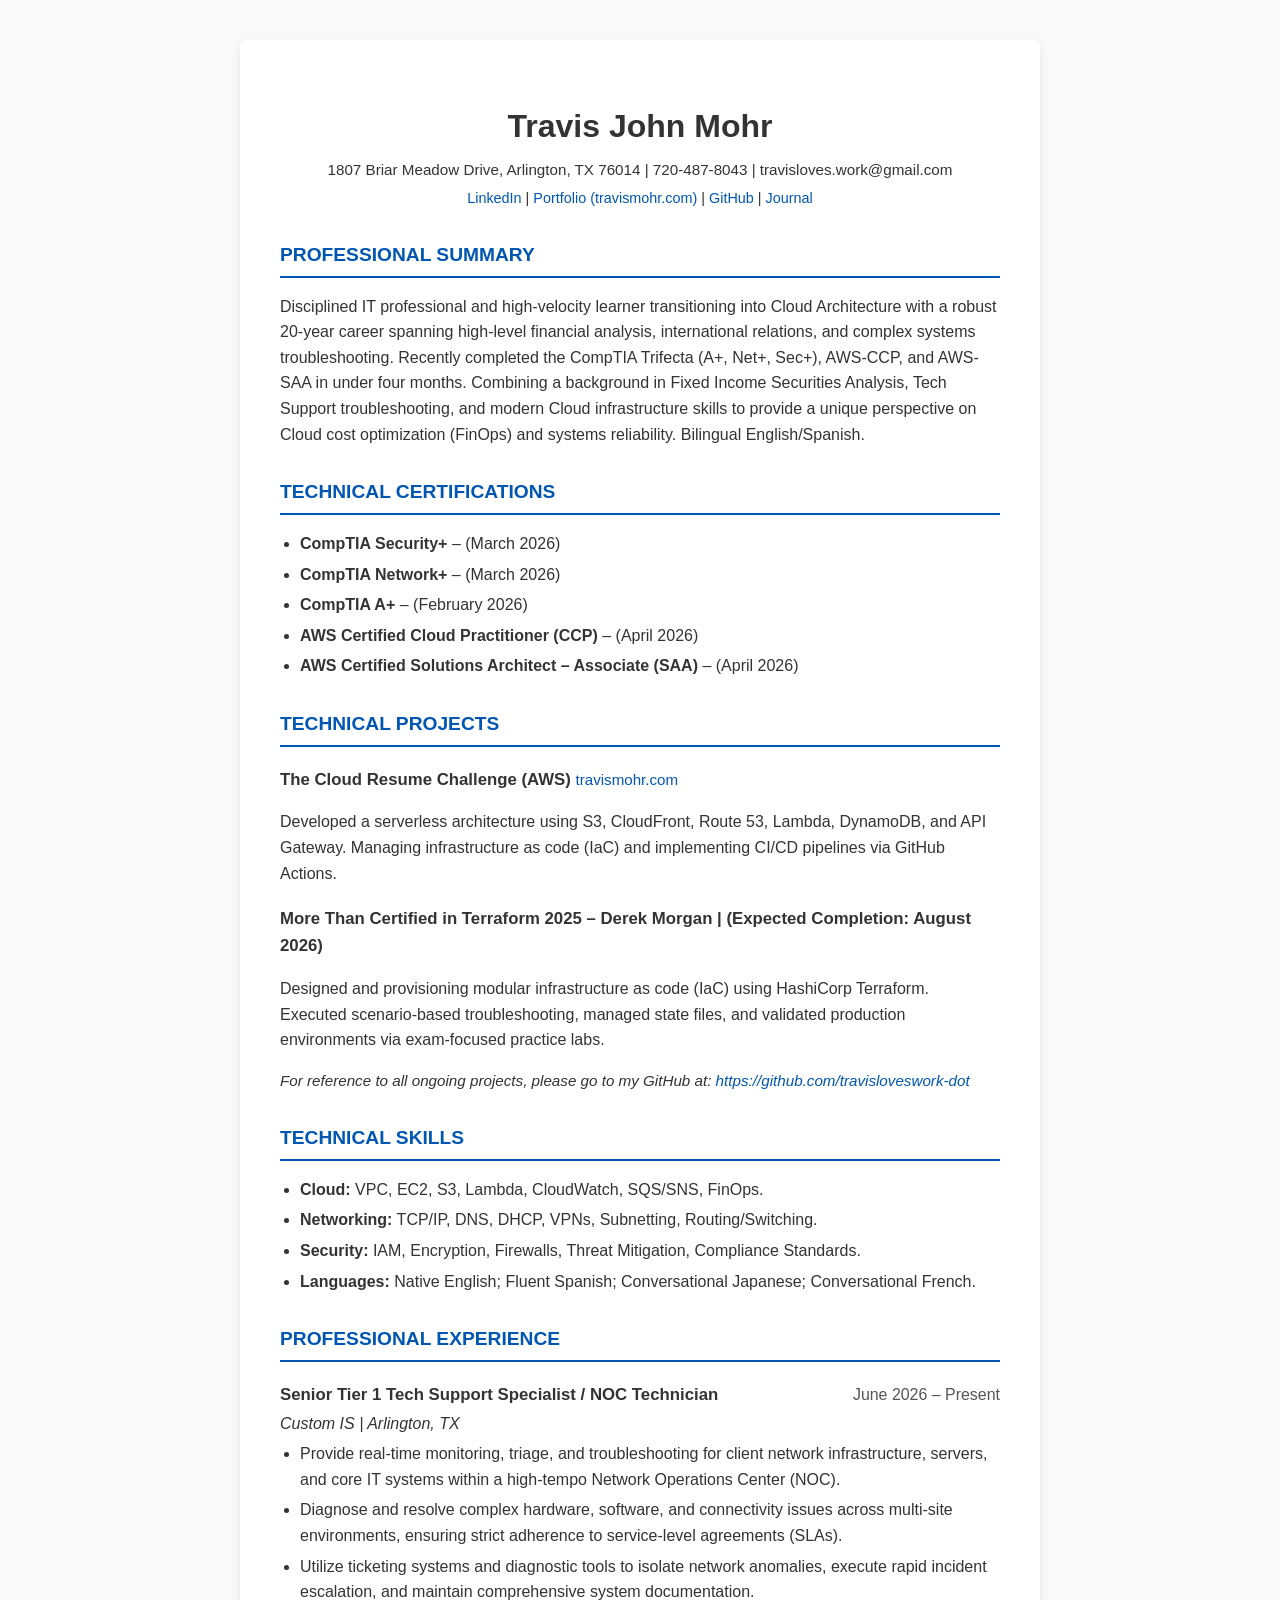
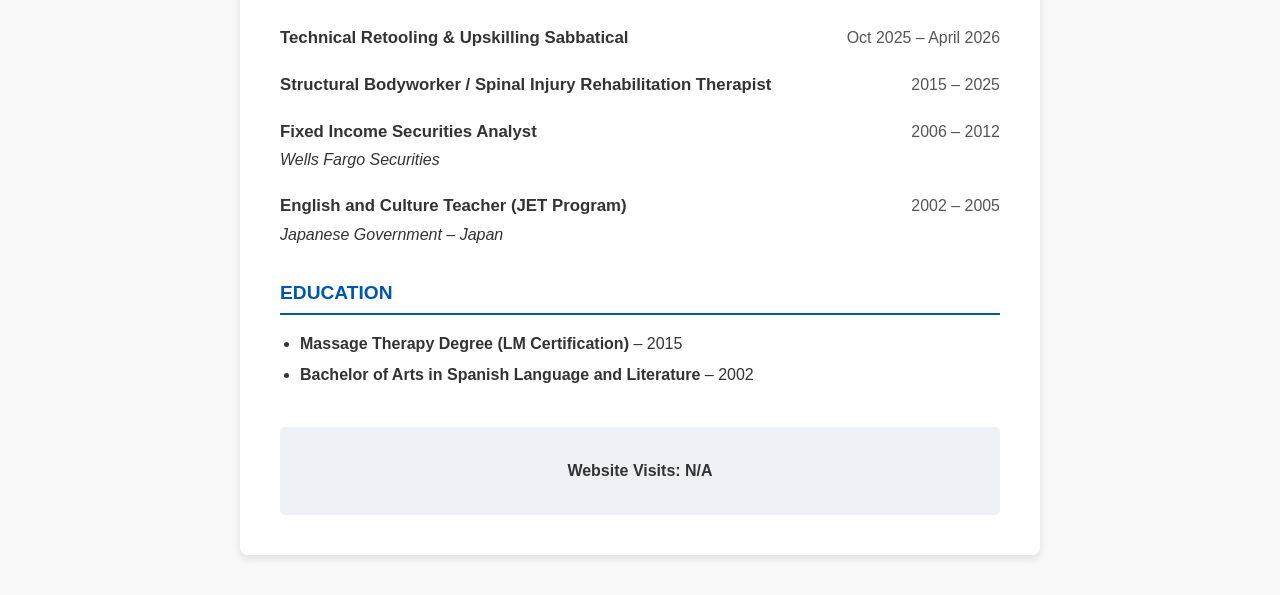
==== commit a80c4525: "Remove site link from Terraform project header" ====
--- a/website/index.html
+++ b/website/index.html
@@ -35,8 +35,8 @@
         <h3>The Cloud Resume Challenge (AWS) <span style="font-weight: normal; font-size: 0.9em;"><a href="https://travismohr.com" target="_blank">travismohr.com</a></span></h3>
         <p>Developed a serverless architecture using S3, CloudFront, Route 53, Lambda, DynamoDB, and API Gateway. Managing infrastructure as code (IaC) and implementing CI/CD pipelines via GitHub Actions.</p>
         
-        <h3>More Than Certified in Terraform 2025 – Derek Morgan | (Expected Completion: August 2026) <span style="font-weight: normal; font-size: 0.9em;"><a href="https://travismohr.com" target="_blank">travismohr.com</a></span></h3>
-        <p>Designed and provisioning modular infrastructure as code (IaC) using HashiCorp Terraform. Executed scenario-based troubleshooting, managed state files, and validated production environments via exam-focused practice labs. </p>
+        <h3>More Than Certified in Terraform 2025 – Derek Morgan | (Expected Completion: August 2026)</h3>
+        <p>Designed and provisioning modular infrastructure as code (IaC) using HashiCorp Terraform. Executed scenario-based troubleshooting, managed state files, and validated production environments via exam-focused practice labs.</p>
 
         <div class="project-item github-catchall">
             <p>For reference to all ongoing projects, please go to my GitHub at: <a href="https://github.com/travisloveswork-dot" target="_blank" rel="noopener noreferrer">https://github.com/travisloveswork-dot</a></p>
@@ -49,7 +49,6 @@
             <li><strong>Security:</strong> IAM, Encryption, Firewalls, Threat Mitigation, Compliance Standards.</li>
             <li><strong>Languages:</strong> Native English; Fluent Spanish; Conversational Japanese; Conversational French.</li>
         </ul>
-
 
         <h2>Professional Experience</h2>
         
@@ -83,7 +82,6 @@
     </div>
 
     <script>
-        // Replace 'YOUR_FUNCTIONAL_URL_HERE' with your actual Lambda Function URL
         fetch('https://hxjf2b65dnkgzsj6jf4gbhni440phbit.lambda-url.us-east-1.on.aws/')
             .then(response => response.json())
             .then(data => {
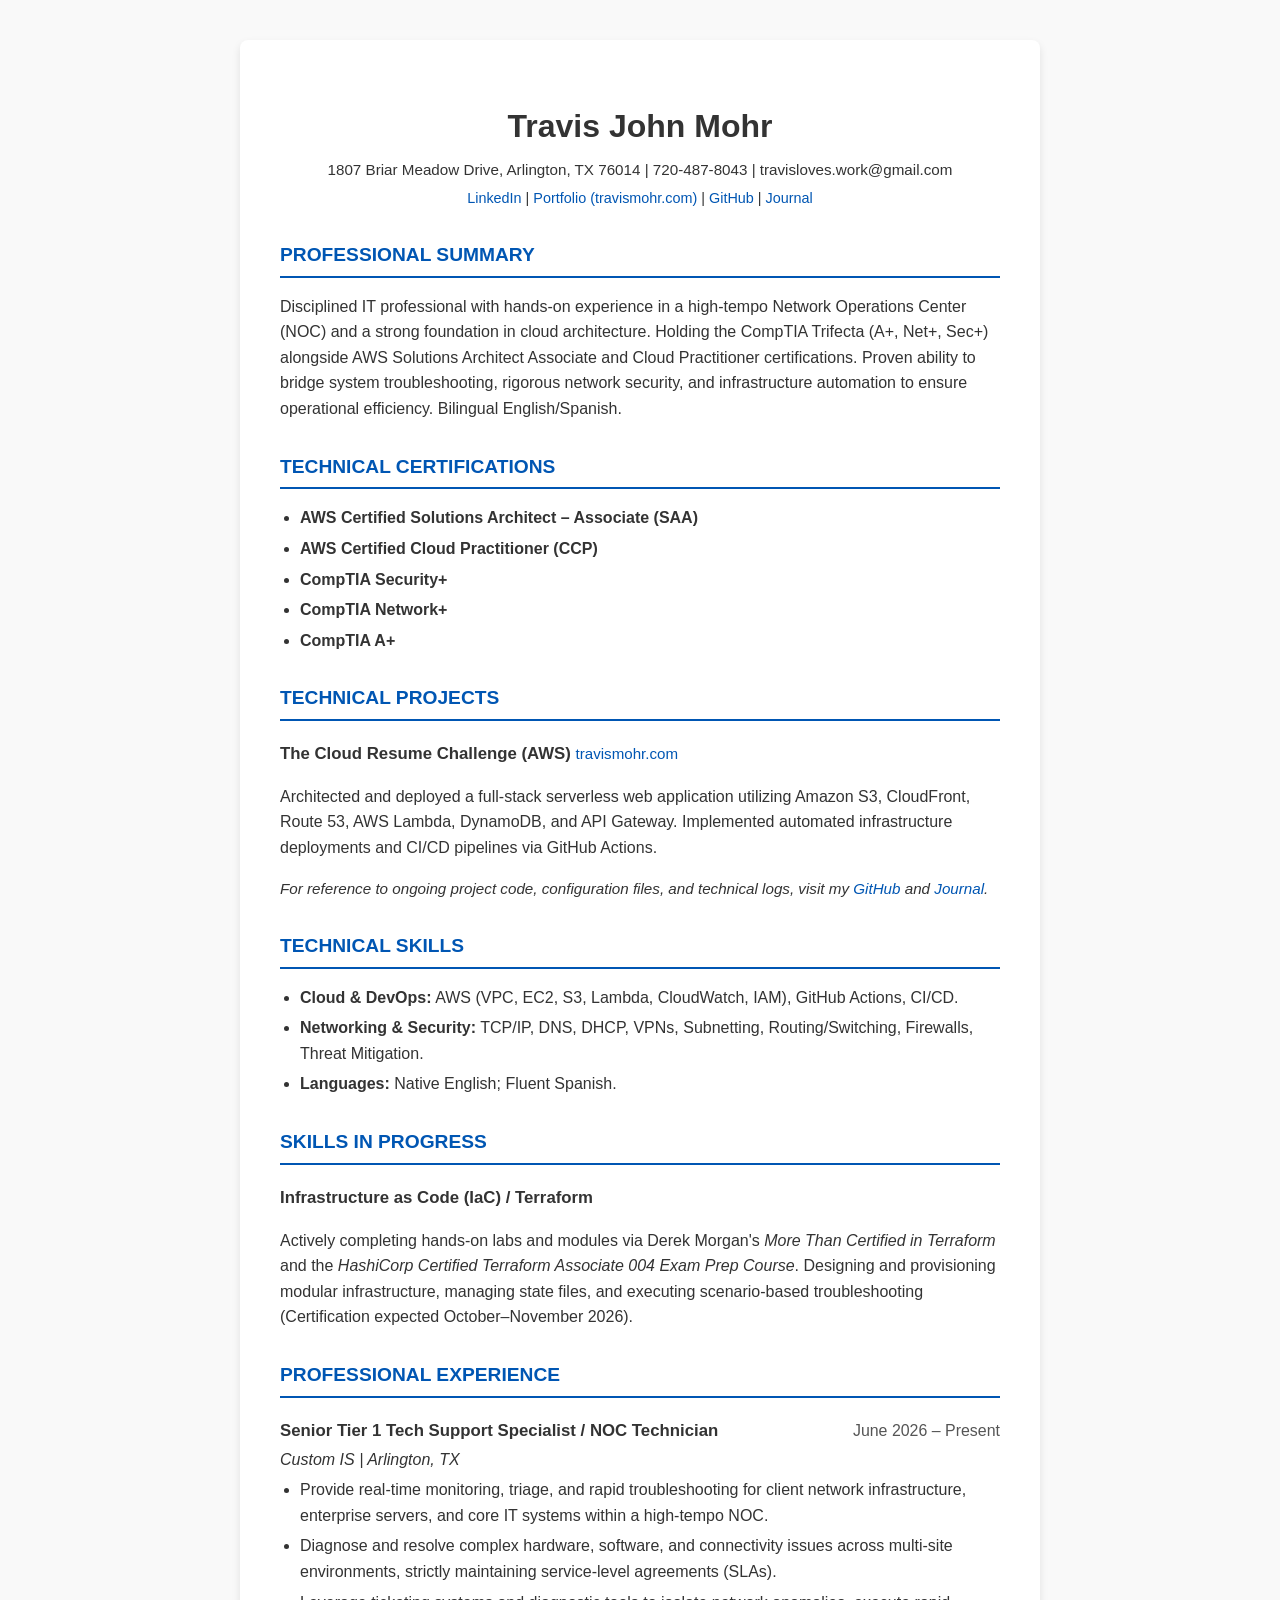
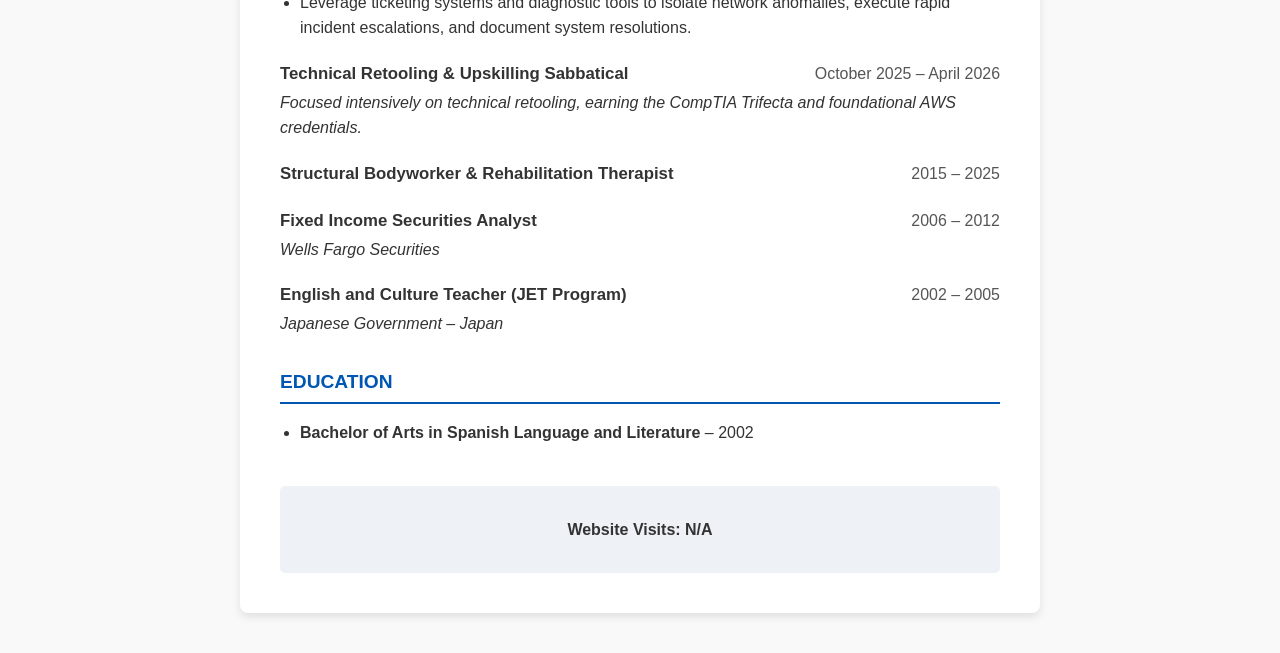
==== commit 18565d06: "Recreate website folder and organize files for sync" ====
--- a/website/index.html
+++ b/website/index.html
@@ -13,56 +13,57 @@
             1807 Briar Meadow Drive, Arlington, TX 76014 | 720-487-8043 | travisloves.work@gmail.com
         </div>
         <div class="links">
-            <a href="https://www.linkedin.com/in/travis-mohr-515045391" target="_blank">LinkedIn</a> | 
+            <a href="https://www.linkedin.com/in/travis-mohr-515045391/" target="_blank">LinkedIn</a> | 
             <a href="https://travismohr.com" target="_blank">Portfolio (travismohr.com)</a> | 
             <a href="https://github.com/travisloveswork-dot" target="_blank">GitHub</a> | 
             <a href="https://dev.to/travis_c61e9296f9ffc32970/my-crc-journal-an-aws-crc-cloud-journey-34n2" target="_blank">Journal</a>
         </div>
 
         <h2>Professional Summary</h2>
-        <p>Disciplined IT professional and high-velocity learner transitioning into Cloud Architecture with a robust 20-year career spanning high-level financial analysis, international relations, and complex systems troubleshooting. Recently completed the CompTIA Trifecta (A+, Net+, Sec+), AWS-CCP, and AWS-SAA in under four months. Combining a background in Fixed Income Securities Analysis, Tech Support troubleshooting, and modern Cloud infrastructure skills to provide a unique perspective on Cloud cost optimization (FinOps) and systems reliability. Bilingual English/Spanish.</p>
+        <p>Disciplined IT professional with hands-on experience in a high-tempo Network Operations Center (NOC) and a strong foundation in cloud architecture. Holding the CompTIA Trifecta (A+, Net+, Sec+) alongside AWS Solutions Architect Associate and Cloud Practitioner certifications. Proven ability to bridge system troubleshooting, rigorous network security, and infrastructure automation to ensure operational efficiency. Bilingual English/Spanish.</p>
 
         <h2>Technical Certifications</h2>
         <ul>
-            <li><strong>CompTIA Security+</strong> – (March 2026)</li>
-            <li><strong>CompTIA Network+</strong> – (March 2026)</li>
-            <li><strong>CompTIA A+</strong> – (February 2026)</li>
-            <li><strong>AWS Certified Cloud Practitioner (CCP)</strong> – (April 2026)</li>
-            <li><strong>AWS Certified Solutions Architect – Associate (SAA)</strong> – (April 2026)</li>
+            <li><strong>AWS Certified Solutions Architect – Associate (SAA)</strong></li>
+            <li><strong>AWS Certified Cloud Practitioner (CCP)</strong></li>
+            <li><strong>CompTIA Security+</strong></li>
+            <li><strong>CompTIA Network+</strong></li>
+            <li><strong>CompTIA A+</strong></li>
         </ul>
 
         <h2>Technical Projects</h2>
         <h3>The Cloud Resume Challenge (AWS) <span style="font-weight: normal; font-size: 0.9em;"><a href="https://travismohr.com" target="_blank">travismohr.com</a></span></h3>
-        <p>Developed a serverless architecture using S3, CloudFront, Route 53, Lambda, DynamoDB, and API Gateway. Managing infrastructure as code (IaC) and implementing CI/CD pipelines via GitHub Actions.</p>
+        <p>Architected and deployed a full-stack serverless web application utilizing Amazon S3, CloudFront, Route 53, AWS Lambda, DynamoDB, and API Gateway. Implemented automated infrastructure deployments and CI/CD pipelines via GitHub Actions.</p>
         
-        <h3>More Than Certified in Terraform 2025 – Derek Morgan | (Expected Completion: August 2026)</h3>
-        <p>Designed and provisioning modular infrastructure as code (IaC) using HashiCorp Terraform. Executed scenario-based troubleshooting, managed state files, and validated production environments via exam-focused practice labs.</p>
-
         <div class="project-item github-catchall">
-            <p>For reference to all ongoing projects, please go to my GitHub at: <a href="https://github.com/travisloveswork-dot" target="_blank" rel="noopener noreferrer">https://github.com/travisloveswork-dot</a></p>
+            <p>For reference to ongoing project code, configuration files, and technical logs, visit my <a href="https://github.com/travisloveswork-dot" target="_blank" rel="noopener noreferrer">GitHub</a> and <a href="https://dev.to/travis_c61e9296f9ffc32970/my-crc-journal-an-aws-crc-cloud-journey-34n2" target="_blank" rel="noopener noreferrer">Journal</a>.</p>
         </div>
 
         <h2>Technical Skills</h2>
         <ul>
-            <li><strong>Cloud:</strong> VPC, EC2, S3, Lambda, CloudWatch, SQS/SNS, FinOps.</li>
-            <li><strong>Networking:</strong> TCP/IP, DNS, DHCP, VPNs, Subnetting, Routing/Switching.</li>
-            <li><strong>Security:</strong> IAM, Encryption, Firewalls, Threat Mitigation, Compliance Standards.</li>
-            <li><strong>Languages:</strong> Native English; Fluent Spanish; Conversational Japanese; Conversational French.</li>
+            <li><strong>Cloud & DevOps:</strong> AWS (VPC, EC2, S3, Lambda, CloudWatch, IAM), GitHub Actions, CI/CD.</li>
+            <li><strong>Networking & Security:</strong> TCP/IP, DNS, DHCP, VPNs, Subnetting, Routing/Switching, Firewalls, Threat Mitigation.</li>
+            <li><strong>Languages:</strong> Native English; Fluent Spanish.</li>
         </ul>
+
+        <h2>Skills in Progress</h2>
+        <h3>Infrastructure as Code (IaC) / Terraform</h3>
+        <p>Actively completing hands-on labs and modules via Derek Morgan's <em>More Than Certified in Terraform</em> and the <em>HashiCorp Certified Terraform Associate 004 Exam Prep Course</em>. Designing and provisioning modular infrastructure, managing state files, and executing scenario-based troubleshooting (Certification expected October–November 2026).</p>
 
         <h2>Professional Experience</h2>
         
         <h3>Senior Tier 1 Tech Support Specialist / NOC Technician <span class="date-location">June 2026 – Present</span></h3>
         <p style="margin: 2px 0 5px 0;"><em>Custom IS | Arlington, TX</em></p>
         <ul>
-            <li>Provide real-time monitoring, triage, and troubleshooting for client network infrastructure, servers, and core IT systems within a high-tempo Network Operations Center (NOC).</li>
-            <li>Diagnose and resolve complex hardware, software, and connectivity issues across multi-site environments, ensuring strict adherence to service-level agreements (SLAs).</li>
-            <li>Utilize ticketing systems and diagnostic tools to isolate network anomalies, execute rapid incident escalation, and maintain comprehensive system documentation.</li>
+            <li>Provide real-time monitoring, triage, and rapid troubleshooting for client network infrastructure, enterprise servers, and core IT systems within a high-tempo NOC.</li>
+            <li>Diagnose and resolve complex hardware, software, and connectivity issues across multi-site environments, strictly maintaining service-level agreements (SLAs).</li>
+            <li>Leverage ticketing systems and diagnostic tools to isolate network anomalies, execute rapid incident escalations, and document system resolutions.</li>
         </ul>
 
-        <h3>Technical Retooling & Upskilling Sabbatical <span class="date-location">Oct 2025 – April 2026</span></h3>
+        <h3>Technical Retooling & Upskilling Sabbatical <span class="date-location">October 2025 – April 2026</span></h3>
+        <p style="margin: 2px 0 10px 0;"><em>Focused intensively on technical retooling, earning the CompTIA Trifecta and foundational AWS credentials.</em></p>
         
-        <h3>Structural Bodyworker / Spinal Injury Rehabilitation Therapist <span class="date-location">2015 – 2025</span></h3>
+        <h3>Structural Bodyworker & Rehabilitation Therapist <span class="date-location">2015 – 2025</span></h3>
         
         <h3>Fixed Income Securities Analyst <span class="date-location">2006 – 2012</span></h3>
         <p style="margin: 2px 0 10px 0;"><em>Wells Fargo Securities</em></p>
@@ -72,7 +73,6 @@
 
         <h2>Education</h2>
         <ul>
-            <li><strong>Massage Therapy Degree (LM Certification)</strong> – 2015</li>
             <li><strong>Bachelor of Arts in Spanish Language and Literature</strong> – 2002</li>
         </ul>
 
@@ -93,4 +93,4 @@
             });
     </script>
 </body>
-</html>+</html> 
